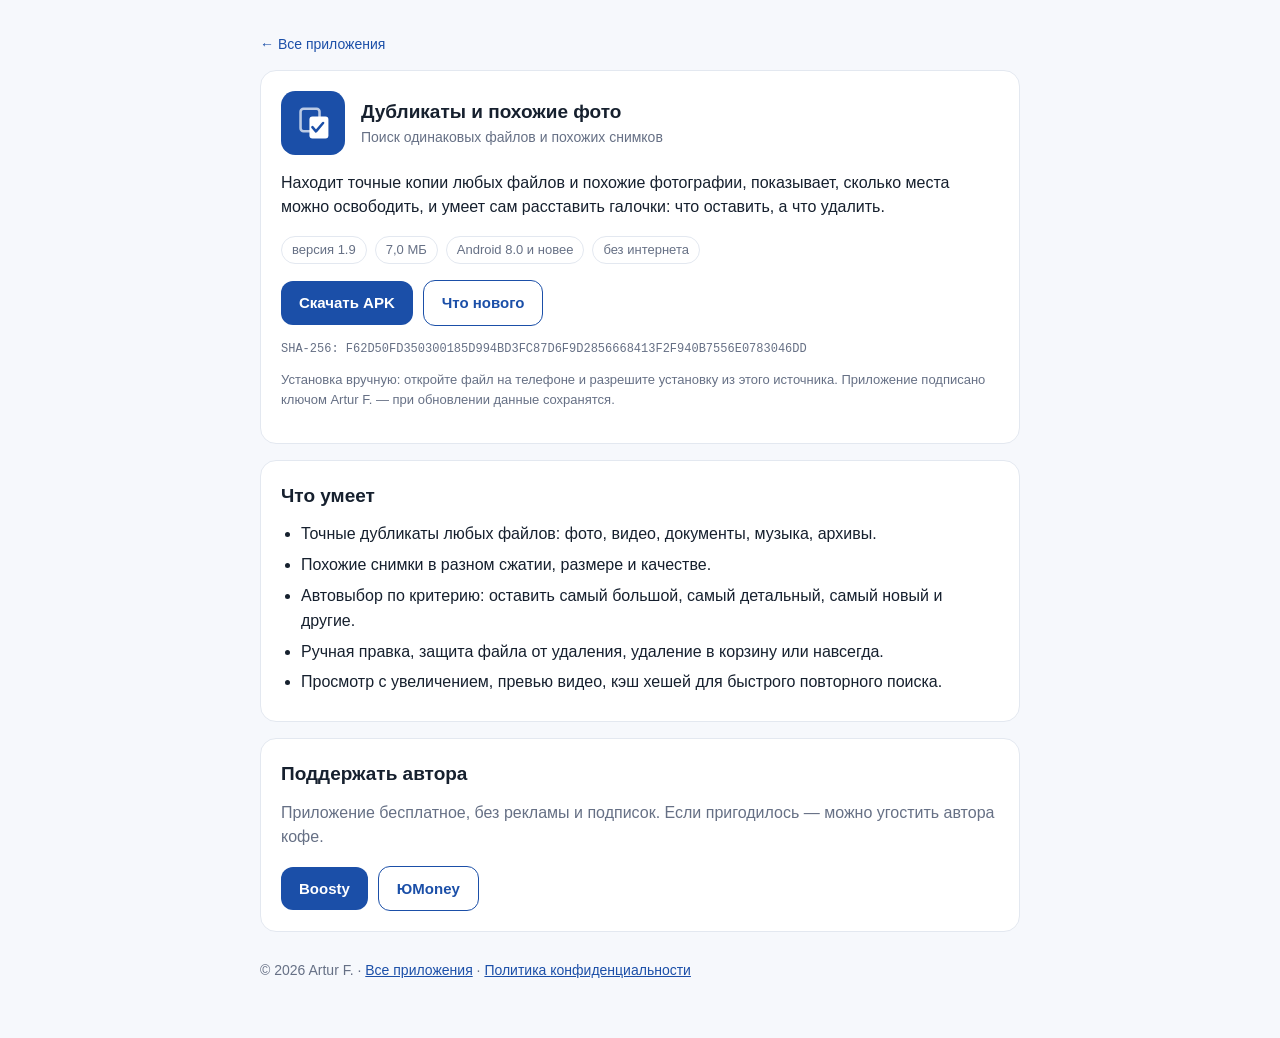
==== dupfinder.html @ b192c579 "Add files via upload" ====
<!DOCTYPE html>
<!--
  Страница приложения «Дубликаты и похожие фото».

  При выпуске новой версии меняются три места:
    1) тег в ссылке на скачивание (dupfinder-1.9 → dupfinder-1.10);
    2) характеристики: версия и размер;
    3) строка SHA-256.

  APK лежит в Releases, поэтому ссылка содержит тег релиза.
-->
<html lang="ru">
<head>
<meta charset="utf-8">
<meta name="viewport" content="width=device-width, initial-scale=1">
<title>Дубликаты и похожие фото — Artur F.</title>
<meta name="description" content="Находит одинаковые файлы и похожие фотографии на Android. Без рекламы и без доступа в интернет.">
<link rel="stylesheet" href="style.css">
</head>
<body>
<div class="wrap">

  <a class="back" href="index.html">← Все приложения</a>

  <div class="card">
    <div class="app-head">
      <svg width="64" height="64" viewBox="0 0 108 108" aria-hidden="true">
        <rect width="108" height="108" rx="24" fill="#1b4fa8"/>
        <rect x="33" y="30" width="32" height="38" rx="5" fill="none" stroke="#ffffff" stroke-opacity=".7" stroke-width="4.3"/>
        <rect x="48" y="43" width="32" height="37" rx="5" fill="#ffffff"/>
        <path d="M53 61 L59 68 L71 54" fill="none" stroke="#1b4fa8" stroke-width="4.3"
              stroke-linecap="round" stroke-linejoin="round"/>
      </svg>
      <div>
        <h2>Дубликаты и похожие фото</h2>
        <div class="role">Поиск одинаковых файлов и похожих снимков</div>
      </div>
    </div>

    <p>
      Находит точные копии любых файлов и похожие фотографии, показывает, сколько места можно
      освободить, и умеет сам расставить галочки: что оставить, а что удалить.
    </p>

    <ul class="chips">
      <li>версия 1.9</li>
      <li>7,0 МБ</li>
      <li>Android 8.0 и новее</li>
      <li>без интернета</li>
    </ul>

    <div class="actions">
      <a class="btn" href="https://github.com/Arkeyn87/arkeyn-apps/releases/download/dupfinder-1.9/DuplicatesFinder.apk">
        Скачать APK
      </a>
      <a class="btn ghost" href="https://boosty.to/arkeyn">
        Что нового
      </a>
    </div>

    <span class="hash">SHA-256: F62D50FD350300185D994BD3FC87D6F9D2856668413F2F940B7556E0783046DD</span>
    <p class="note">
      Установка вручную: откройте файл на телефоне и разрешите установку из этого источника.
      Приложение подписано ключом Artur F. — при обновлении данные сохранятся.
    </p>
  </div>

  <div class="card">
    <h2>Что умеет</h2>
    <ul class="features">
      <li>Точные дубликаты любых файлов: фото, видео, документы, музыка, архивы.</li>
      <li>Похожие снимки в разном сжатии, размере и качестве.</li>
      <li>Автовыбор по критерию: оставить самый большой, самый детальный, самый новый и другие.</li>
      <li>Ручная правка, защита файла от удаления, удаление в корзину или навсегда.</li>
      <li>Просмотр с увеличением, превью видео, кэш хешей для быстрого повторного поиска.</li>
    </ul>
  </div>

  <div class="card">
    <h2>Поддержать автора</h2>
    <p style="margin-top:0;color:var(--muted)">
      Приложение бесплатное, без рекламы и подписок. Если пригодилось — можно угостить автора кофе.
    </p>
    <div class="actions">
      <a class="btn" href="https://boosty.to/arkeyn/donate">Boosty</a>
      <a class="btn ghost" href="https://yoomoney.ru/to/4100119662312495">ЮMoney</a>
    </div>
  </div>

  <footer>
    © 2026 Artur F. · <a href="index.html">Все приложения</a> ·
    <a href="privacy.html">Политика конфиденциальности</a>
  </footer>

</div>
</body>
</html>
---- style.css ----
:root {
  --blue: #1b4fa8;
  --blue-dark: #163f86;
  --bg: #f6f8fc;
  --card: #ffffff;
  --text: #16202e;
  --muted: #667085;
  --line: #e3e8f0;
}

* { box-sizing: border-box; }

body {
  margin: 0;
  padding: 32px 20px 56px;
  background: var(--bg);
  color: var(--text);
  font: 16px/1.55 -apple-system, "Segoe UI", Roboto, "Helvetica Neue", Arial, sans-serif;
}

.wrap { max-width: 760px; margin: 0 auto; }

h1 { font-size: 30px; margin: 0 0 6px; letter-spacing: -0.02em; }
h2 { font-size: 19px; margin: 0 0 12px; }

.sub { color: var(--muted); margin: 0 0 26px; }

.card {
  display: block;
  background: var(--card);
  border: 1px solid var(--line);
  border-radius: 16px;
  padding: 20px;
  margin-bottom: 16px;
}

.card > h2:first-child { margin-top: 0; }

a { color: var(--blue); }

.back {
  display: inline-block;
  margin-bottom: 14px;
  font-size: 14px;
  text-decoration: none;
}

/* -------- каталог приложений -------- */

.app-item {
  display: flex;
  gap: 16px;
  align-items: center;
  text-decoration: none;
  color: inherit;
}

.app-item:hover { border-color: var(--blue); }

.app-item .title { font-weight: 600; font-size: 17px; }
.app-item .desc { color: var(--muted); font-size: 14px; }
.app-item .meta { color: var(--muted); font-size: 13px; margin-top: 4px; }

.app-item .more {
  margin-left: auto;
  color: var(--blue);
  font-weight: 600;
  font-size: 14px;
  white-space: nowrap;
}

/* -------- страница приложения -------- */

.app-head { display: flex; gap: 16px; align-items: center; margin-bottom: 14px; }
.app-head h2 { margin: 0; }
.app-head .role { color: var(--muted); font-size: 14px; }

.chips { display: flex; flex-wrap: wrap; gap: 8px; margin: 12px 0 16px; padding: 0; list-style: none; }

.chips li {
  font-size: 13px;
  color: var(--muted);
  border: 1px solid var(--line);
  border-radius: 999px;
  padding: 3px 10px;
}

.actions { display: flex; flex-wrap: wrap; gap: 10px; align-items: center; }

.btn {
  display: inline-flex;
  align-items: center;
  gap: 8px;
  padding: 10px 18px;
  border-radius: 12px;
  background: var(--blue);
  color: #fff;
  text-decoration: none;
  font-weight: 600;
  font-size: 15px;
}

.btn:hover { background: var(--blue-dark); }

.btn.ghost { background: transparent; color: var(--blue); border: 1px solid var(--blue); }
.btn.ghost:hover { background: #eef2fb; }

ul.features { margin: 0; padding-left: 20px; }
ul.features li { margin-bottom: 6px; }

.hash {
  display: block;
  margin-top: 14px;
  font: 12px/1.5 ui-monospace, Consolas, monospace;
  color: var(--muted);
  word-break: break-all;
}

.note { font-size: 13px; color: var(--muted); margin-top: 12px; }

code { font: 13px ui-monospace, Consolas, monospace; }

table { border-collapse: collapse; width: 100%; margin: 10px 0; font-size: 15px; }
th, td { text-align: left; padding: 8px 10px; border-bottom: 1px solid var(--line); vertical-align: top; }
th { color: var(--muted); font-weight: 600; }

footer { color: var(--muted); font-size: 14px; margin-top: 28px; }
footer a { color: var(--blue); }
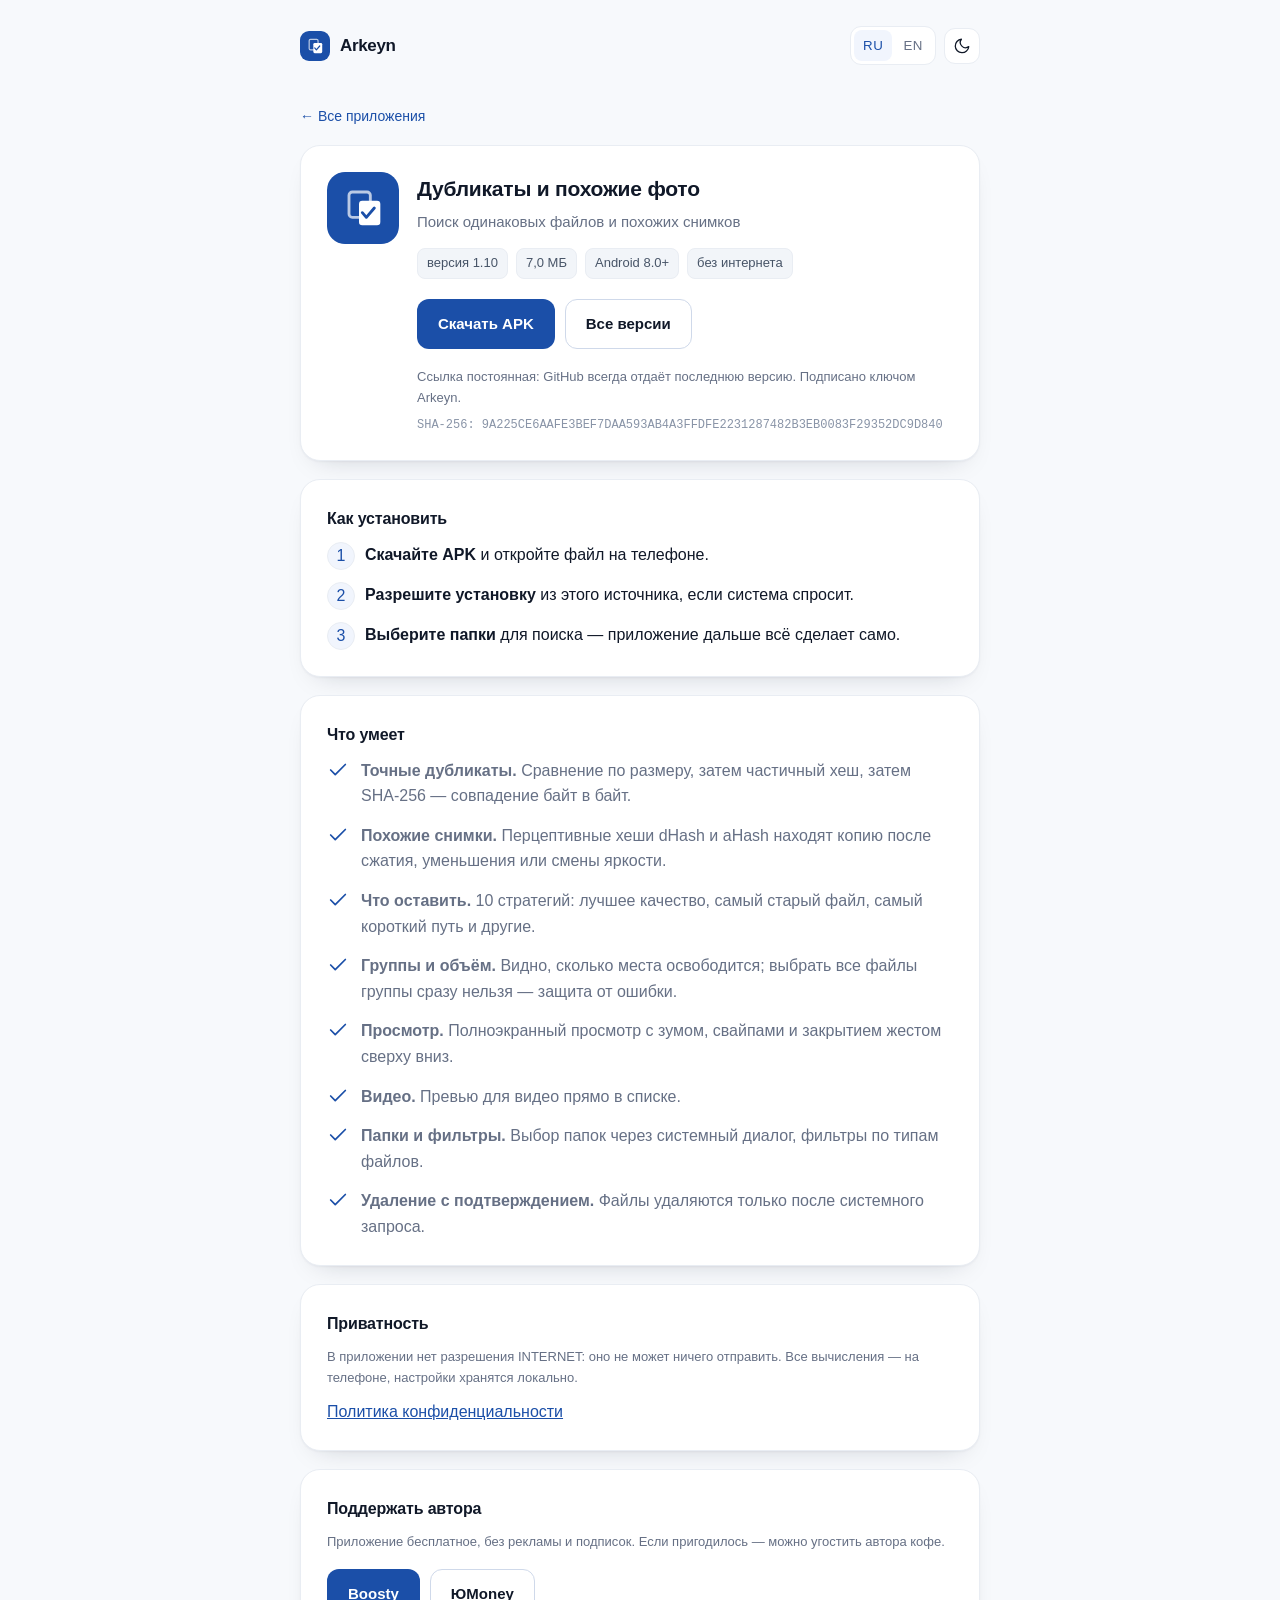
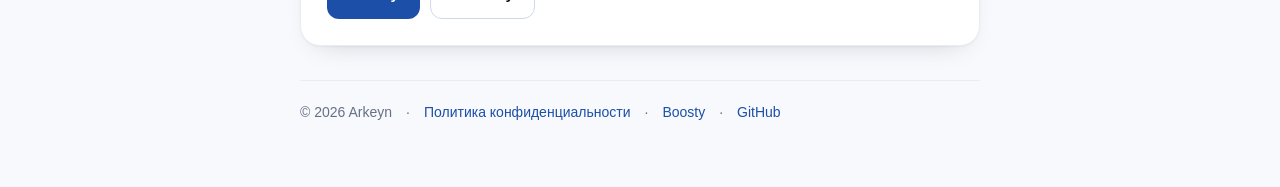
==== commit 1b2c3a88: "Add files via upload" ====
--- a/dupfinder.html
+++ b/dupfinder.html
@@ -1,97 +1,197 @@
 <!DOCTYPE html>
-<!--
-  Страница приложения «Дубликаты и похожие фото».
-
-  При выпуске новой версии меняются три места:
-    1) тег в ссылке на скачивание (dupfinder-1.9 → dupfinder-1.10);
-    2) характеристики: версия и размер;
-    3) строка SHA-256.
-
-  APK лежит в Releases, поэтому ссылка содержит тег релиза.
--->
-<html lang="ru">
+<html lang="ru" data-lang="ru" data-theme="light">
 <head>
 <meta charset="utf-8">
 <meta name="viewport" content="width=device-width, initial-scale=1">
-<title>Дубликаты и похожие фото — Artur F.</title>
-<meta name="description" content="Находит одинаковые файлы и похожие фотографии на Android. Без рекламы и без доступа в интернет.">
+<title data-ru="Дубликаты и похожие фото — Arkeyn" data-en="Duplicates and similar photos — Arkeyn">Дубликаты и похожие фото — Arkeyn</title>
+<meta name="description" content="Приложение для Android: находит одинаковые файлы и похожие фотографии. Без интернета, без рекламы.">
+<meta name="color-scheme" content="light dark">
 <link rel="stylesheet" href="style.css">
+<script>
+(function () {
+  try {
+    var t = localStorage.getItem('arkeyn-theme');
+    if (!t) {
+      t = window.matchMedia && window.matchMedia('(prefers-color-scheme: dark)').matches ? 'dark' : 'light';
+    }
+    var l = localStorage.getItem('arkeyn-lang') || 'ru';
+    var r = document.documentElement;
+    r.setAttribute('data-theme', t);
+    r.setAttribute('data-lang', l);
+    r.setAttribute('lang', l);
+  } catch (e) {}
+})();
+</script>
 </head>
 <body>
 <div class="wrap">
 
-  <a class="back" href="index.html">← Все приложения</a>
-
-  <div class="card">
-    <div class="app-head">
-      <svg width="64" height="64" viewBox="0 0 108 108" aria-hidden="true">
+  <header class="topbar">
+    <a class="brand" href="index.html">
+      <svg class="mark" viewBox="0 0 108 108" aria-hidden="true">
         <rect width="108" height="108" rx="24" fill="#1b4fa8"/>
         <rect x="33" y="30" width="32" height="38" rx="5" fill="none" stroke="#ffffff" stroke-opacity=".7" stroke-width="4.3"/>
         <rect x="48" y="43" width="32" height="37" rx="5" fill="#ffffff"/>
-        <path d="M53 61 L59 68 L71 54" fill="none" stroke="#1b4fa8" stroke-width="4.3"
-              stroke-linecap="round" stroke-linejoin="round"/>
+        <path d="M53 61 L59 68 L71 54" fill="none" stroke="#1b4fa8" stroke-width="4.3" stroke-linecap="round" stroke-linejoin="round"/>
       </svg>
-      <div>
-        <h2>Дубликаты и похожие фото</h2>
-        <div class="role">Поиск одинаковых файлов и похожих снимков</div>
+      Arkeyn
+    </a>
+    <div class="spacer"></div>
+    <div class="controls">
+      <div class="seg" role="group" aria-label="Язык / Language">
+        <button type="button" data-set-lang="ru" aria-pressed="true">RU</button>
+        <button type="button" data-set-lang="en" aria-pressed="false">EN</button>
       </div>
+      <button type="button" class="icon-btn" id="theme-toggle" aria-label="Тёмная тема" title="Тёмная тема" aria-pressed="false">
+        <svg class="moon" viewBox="0 0 24 24" aria-hidden="true">
+          <path d="M21 12.8A9 9 0 1 1 11.2 3a7 7 0 0 0 9.8 9.8z" fill="none" stroke="currentColor" stroke-width="1.7" stroke-linejoin="round"/>
+        </svg>
+        <svg class="sun" viewBox="0 0 24 24" aria-hidden="true">
+          <circle cx="12" cy="12" r="4.2" fill="none" stroke="currentColor" stroke-width="1.7"/>
+          <path d="M12 2.6v2.1M12 19.3v2.1M4.4 4.4l1.5 1.5M18.1 18.1l1.5 1.5M2.6 12h2.1M19.3 12h2.1M4.4 19.6l1.5-1.5M18.1 5.9l1.5-1.5" fill="none" stroke="currentColor" stroke-width="1.7" stroke-linecap="round"/>
+        </svg>
+      </button>
     </div>
+  </header>
 
-    <p>
-      Находит точные копии любых файлов и похожие фотографии, показывает, сколько места можно
-      освободить, и умеет сам расставить галочки: что оставить, а что удалить.
-    </p>
+  <a class="back" href="index.html"><span data-ru>← Все приложения</span><span data-en>← All apps</span></a>
 
-    <ul class="chips">
-      <li>версия 1.9</li>
-      <li>7,0 МБ</li>
-      <li>Android 8.0 и новее</li>
-      <li>без интернета</li>
+  <section class="card app">
+    <svg class="icon" viewBox="0 0 108 108" aria-hidden="true">
+      <rect width="108" height="108" rx="24" fill="#1b4fa8"/>
+      <rect x="33" y="30" width="32" height="38" rx="5" fill="none" stroke="#ffffff" stroke-opacity=".7" stroke-width="4.3"/>
+      <rect x="48" y="43" width="32" height="37" rx="5" fill="#ffffff"/>
+      <path d="M53 61 L59 68 L71 54" fill="none" stroke="#1b4fa8" stroke-width="4.3" stroke-linecap="round" stroke-linejoin="round"/>
+    </svg>
+    <div class="grow">
+      <h1 style="margin:0 0 4px;font-size:21px;letter-spacing:-.01em" data-ru>Дубликаты и похожие фото</h1>
+      <h1 style="margin:0 0 4px;font-size:21px;letter-spacing:-.01em" data-en>Duplicates and similar photos</h1>
+      <p class="role" data-ru>Поиск одинаковых файлов и похожих снимков</p>
+      <p class="role" data-en>Finds identical files and lookalike shots</p>
+
+      <ul class="chips">
+        <li data-ru>версия 1.10</li>
+        <li data-en>version 1.10</li>
+        <li data-ru>7,0 МБ</li>
+        <li data-en>7.0 MB</li>
+        <li>Android 8.0+</li>
+        <li data-ru>без интернета</li>
+        <li data-en>no internet</li>
+      </ul>
+
+      <div class="actions">
+        <a class="btn" href="https://github.com/Arkeyn87/arkeyn-apps/releases/latest/download/DuplicatesFinder.apk">
+          <span data-ru>Скачать APK</span><span data-en>Download APK</span>
+        </a>
+        <a class="btn ghost" href="https://github.com/Arkeyn87/arkeyn-apps/releases">
+          <span data-ru>Все версии</span><span data-en>All versions</span>
+        </a>
+      </div>
+
+      <p class="meta">
+        <span data-ru>Ссылка постоянная: GitHub всегда отдаёт последнюю версию. Подписано ключом Arkeyn.</span>
+        <span data-en>The link is permanent: GitHub always serves the latest release. Signed with the Arkeyn key.</span>
+        <span class="hash">SHA-256: 9A225CE6AAFE3BEF7DAA593AB4A3FFDFE2231287482B3EB0083F29352DC9D840</span>
+      </p>
+    </div>
+  </section>
+
+  <section class="card">
+    <h3 data-ru>Как установить</h3>
+    <h3 data-en>How to install</h3>
+    <ol class="steps">
+      <li>
+        <span data-ru><b>Скачайте APK</b> и откройте файл на телефоне.</span>
+        <span data-en><b>Download the APK</b> and open the file on your phone.</span>
+      </li>
+      <li>
+        <span data-ru><b>Разрешите установку</b> из этого источника, если система спросит.</span>
+        <span data-en><b>Allow installation</b> from this source if the system asks.</span>
+      </li>
+      <li>
+        <span data-ru><b>Выберите папки</b> для поиска — приложение дальше всё сделает само.</span>
+        <span data-en><b>Pick the folders</b> to scan — the app does the rest on its own.</span>
+      </li>
+    </ol>
+  </section>
+
+  <section class="card">
+    <h3 data-ru>Что умеет</h3>
+    <h3 data-en>What it does</h3>
+    <ul class="features">
+      <li>
+        <svg viewBox="0 0 24 24" aria-hidden="true"><path d="M20 6 9 17l-5-5" fill="none" stroke="currentColor" stroke-width="1.9" stroke-linecap="round" stroke-linejoin="round"/></svg>
+        <span data-ru><b>Точные дубликаты.</b> Сравнение по размеру, затем частичный хеш, затем SHA-256 — совпадение байт в байт.</span>
+        <span data-en><b>Exact duplicates.</b> Compared by size, then a partial hash, then SHA-256 — a byte-for-byte match.</span>
+      </li>
+      <li>
+        <svg viewBox="0 0 24 24" aria-hidden="true"><path d="M20 6 9 17l-5-5" fill="none" stroke="currentColor" stroke-width="1.9" stroke-linecap="round" stroke-linejoin="round"/></svg>
+        <span data-ru><b>Похожие снимки.</b> Перцептивные хеши dHash и aHash находят копию после сжатия, уменьшения или смены яркости.</span>
+        <span data-en><b>Lookalike shots.</b> dHash and aHash perceptual hashes find a copy after recompression, resizing or brightness changes.</span>
+      </li>
+      <li>
+        <svg viewBox="0 0 24 24" aria-hidden="true"><path d="M20 6 9 17l-5-5" fill="none" stroke="currentColor" stroke-width="1.9" stroke-linecap="round" stroke-linejoin="round"/></svg>
+        <span data-ru><b>Что оставить.</b> 10 стратегий: лучшее качество, самый старый файл, самый короткий путь и другие.</span>
+        <span data-en><b>What to keep.</b> 10 strategies: best quality, oldest file, shortest path and more.</span>
+      </li>
+      <li>
+        <svg viewBox="0 0 24 24" aria-hidden="true"><path d="M20 6 9 17l-5-5" fill="none" stroke="currentColor" stroke-width="1.9" stroke-linecap="round" stroke-linejoin="round"/></svg>
+        <span data-ru><b>Группы и объём.</b> Видно, сколько места освободится; выбрать все файлы группы сразу нельзя — защита от ошибки.</span>
+        <span data-en><b>Groups and space.</b> You see how much space you can reclaim; selecting a whole group at once is blocked to prevent mistakes.</span>
+      </li>
+      <li>
+        <svg viewBox="0 0 24 24" aria-hidden="true"><path d="M20 6 9 17l-5-5" fill="none" stroke="currentColor" stroke-width="1.9" stroke-linecap="round" stroke-linejoin="round"/></svg>
+        <span data-ru><b>Просмотр.</b> Полноэкранный просмотр с зумом, свайпами и закрытием жестом сверху вниз.</span>
+        <span data-en><b>Viewer.</b> Full-screen view with zoom, swipes and swipe-down to close.</span>
+      </li>
+      <li>
+        <svg viewBox="0 0 24 24" aria-hidden="true"><path d="M20 6 9 17l-5-5" fill="none" stroke="currentColor" stroke-width="1.9" stroke-linecap="round" stroke-linejoin="round"/></svg>
+        <span data-ru><b>Видео.</b> Превью для видео прямо в списке.</span>
+        <span data-en><b>Videos.</b> Thumbnails for videos right in the list.</span>
+      </li>
+      <li>
+        <svg viewBox="0 0 24 24" aria-hidden="true"><path d="M20 6 9 17l-5-5" fill="none" stroke="currentColor" stroke-width="1.9" stroke-linecap="round" stroke-linejoin="round"/></svg>
+        <span data-ru><b>Папки и фильтры.</b> Выбор папок через системный диалог, фильтры по типам файлов.</span>
+        <span data-en><b>Folders and filters.</b> Folder picker via the system dialog, filters by file type.</span>
+      </li>
+      <li>
+        <svg viewBox="0 0 24 24" aria-hidden="true"><path d="M20 6 9 17l-5-5" fill="none" stroke="currentColor" stroke-width="1.9" stroke-linecap="round" stroke-linejoin="round"/></svg>
+        <span data-ru><b>Удаление с подтверждением.</b> Файлы удаляются только после системного запроса.</span>
+        <span data-en><b>Deletion with confirmation.</b> Files are removed only after the system prompt.</span>
+      </li>
     </ul>
+  </section>
 
-    <div class="actions">
-      <a class="btn" href="https://github.com/Arkeyn87/arkeyn-apps/releases/download/dupfinder-1.9/DuplicatesFinder.apk">
-        Скачать APK
-      </a>
-      <a class="btn ghost" href="https://boosty.to/arkeyn">
-        Что нового
-      </a>
-    </div>
+  <section class="card">
+    <h3 data-ru>Приватность</h3>
+    <h3 data-en>Privacy</h3>
+    <p class="meta" style="margin:0 0 10px" data-ru>В приложении нет разрешения INTERNET: оно не может ничего отправить. Все вычисления — на телефоне, настройки хранятся локально.</p>
+    <p class="meta" style="margin:0 0 10px" data-en>The app has no INTERNET permission: it cannot send anything. All processing happens on the phone, settings stay local.</p>
+    <a href="privacy.html"><span data-ru>Политика конфиденциальности</span><span data-en>Privacy policy</span></a>
+  </section>
 
-    <span class="hash">SHA-256: F62D50FD350300185D994BD3FC87D6F9D2856668413F2F940B7556E0783046DD</span>
-    <p class="note">
-      Установка вручную: откройте файл на телефоне и разрешите установку из этого источника.
-      Приложение подписано ключом Artur F. — при обновлении данные сохранятся.
-    </p>
-  </div>
-
-  <div class="card">
-    <h2>Что умеет</h2>
-    <ul class="features">
-      <li>Точные дубликаты любых файлов: фото, видео, документы, музыка, архивы.</li>
-      <li>Похожие снимки в разном сжатии, размере и качестве.</li>
-      <li>Автовыбор по критерию: оставить самый большой, самый детальный, самый новый и другие.</li>
-      <li>Ручная правка, защита файла от удаления, удаление в корзину или навсегда.</li>
-      <li>Просмотр с увеличением, превью видео, кэш хешей для быстрого повторного поиска.</li>
-    </ul>
-  </div>
-
-  <div class="card">
-    <h2>Поддержать автора</h2>
-    <p style="margin-top:0;color:var(--muted)">
-      Приложение бесплатное, без рекламы и подписок. Если пригодилось — можно угостить автора кофе.
-    </p>
+  <section class="card">
+    <h3 data-ru>Поддержать автора</h3>
+    <h3 data-en>Support the author</h3>
+    <p class="meta" style="margin:0 0 16px" data-ru>Приложение бесплатное, без рекламы и подписок. Если пригодилось — можно угостить автора кофе.</p>
+    <p class="meta" style="margin:0 0 16px" data-en>The app is free, with no ads or subscriptions. If it helped, you can buy the author a coffee.</p>
     <div class="actions">
       <a class="btn" href="https://boosty.to/arkeyn/donate">Boosty</a>
       <a class="btn ghost" href="https://yoomoney.ru/to/4100119662312495">ЮMoney</a>
     </div>
-  </div>
+  </section>
 
   <footer>
-    © 2026 Artur F. · <a href="index.html">Все приложения</a> ·
-    <a href="privacy.html">Политика конфиденциальности</a>
+    <span>© 2026 Arkeyn</span>
+    <span>·</span>
+    <a href="privacy.html"><span data-ru>Политика конфиденциальности</span><span data-en>Privacy policy</span></a>
+    <span>·</span>
+    <a href="https://boosty.to/arkeyn">Boosty</a>
+    <span>·</span>
+    <a href="https://github.com/Arkeyn87/arkeyn-apps">GitHub</a>
   </footer>
 
 </div>
+<script src="site.js"></script>
 </body>
 </html>
--- a/style.css
+++ b/style.css
@@ -1,128 +1,234 @@
+/* Arkeyn — общая таблица стилей.
+   Светлая тема — по умолчанию, тёмная включается атрибутом data-theme="dark" на <html>.
+   Язык — атрибут data-lang="ru|en": блоки с data-ru и data-en показываются по одному. */
+
 :root {
-  --blue: #1b4fa8;
-  --blue-dark: #163f86;
-  --bg: #f6f8fc;
-  --card: #ffffff;
-  --text: #16202e;
+  color-scheme: light;
+  --bg: #f7f9fc;
+  --surface: #ffffff;
+  --surface-2: #f2f5f9;
+  --line: #e9edf3;
+  --ink: #101828;
   --muted: #667085;
-  --line: #e3e8f0;
-}
+  --accent: #1b4fa8;
+  --accent-ink: #ffffff;
+  --accent-soft: #f1f5fd;
+  --chip-ink: #475467;
+  --ghost-border: #cfd9ea;
+  --hash: #8994a7;
+  --shadow: 0 1px 2px rgba(16, 24, 40, .04), 0 12px 28px -18px rgba(16, 24, 40, .25);
+  --shadow-btn: 0 8px 20px -10px rgba(27, 79, 168, .75);
+  --radius: 20px;
+}
+
+[data-theme="dark"] {
+  color-scheme: dark;
+  --bg: #0c0e13;
+  --surface: #141821;
+  --surface-2: #1a1f2b;
+  --line: #232a38;
+  --ink: #e9eef8;
+  --muted: #94a1b7;
+  --accent: #4d8dff;
+  --accent-ink: #08101f;
+  --accent-soft: rgba(77, 141, 255, .12);
+  --chip-ink: #b8c6dd;
+  --ghost-border: rgba(255, 255, 255, .16);
+  --hash: #6f7d92;
+  --shadow: none;
+  --shadow-btn: 0 10px 26px -10px rgba(77, 141, 255, .85);
+}
+
+html[data-lang="ru"] [data-en] { display: none !important; }
+html[data-lang="en"] [data-ru] { display: none !important; }
 
 * { box-sizing: border-box; }
+
+html { scroll-behavior: smooth; -webkit-text-size-adjust: 100%; }
 
 body {
   margin: 0;
-  padding: 32px 20px 56px;
   background: var(--bg);
-  color: var(--text);
-  font: 16px/1.55 -apple-system, "Segoe UI", Roboto, "Helvetica Neue", Arial, sans-serif;
-}
-
-.wrap { max-width: 760px; margin: 0 auto; }
-
-h1 { font-size: 30px; margin: 0 0 6px; letter-spacing: -0.02em; }
-h2 { font-size: 19px; margin: 0 0 12px; }
-
-.sub { color: var(--muted); margin: 0 0 26px; }
+  color: var(--ink);
+  font: 16px/1.6 -apple-system, "Segoe UI", Roboto, "Helvetica Neue", Arial, sans-serif;
+  -webkit-font-smoothing: antialiased;
+  transition: background-color .25s ease, color .25s ease;
+}
+
+svg { display: block; max-width: 100%; }
+
+a { color: var(--accent); }
+
+:focus-visible { outline: 2px solid var(--accent); outline-offset: 2px; border-radius: 6px; }
+
+.wrap { max-width: 720px; margin: 0 auto; padding: 26px 20px 64px; }
+
+/* ---------- верхняя панель ---------- */
+
+.topbar { display: flex; align-items: center; gap: 10px; margin-bottom: 38px; }
+
+.brand {
+  display: inline-flex; align-items: center; gap: 10px;
+  color: var(--ink); text-decoration: none;
+  font-weight: 700; font-size: 17px; letter-spacing: -.02em;
+}
+.brand .mark { width: 30px; height: 30px; border-radius: 9px; }
+
+.spacer { flex: 1; }
+
+.controls { display: flex; align-items: center; gap: 8px; }
+
+.seg {
+  display: inline-flex; padding: 3px; gap: 2px;
+  background: var(--surface); border: 1px solid var(--line); border-radius: 11px;
+}
+.seg button {
+  appearance: none; border: 0; background: transparent; cursor: pointer;
+  color: var(--muted); font: 700 12px/1 inherit; letter-spacing: .04em;
+  padding: 8px 9px; border-radius: 8px;
+}
+.seg button[aria-pressed="true"] { background: var(--accent-soft); color: var(--accent); }
+.seg button:hover { color: var(--ink); }
+.seg button[aria-pressed="true"]:hover { color: var(--accent); }
+
+.icon-btn {
+  display: inline-grid; place-items: center;
+  width: 36px; height: 36px; padding: 0;
+  background: var(--surface); border: 1px solid var(--line); border-radius: 11px;
+  color: var(--ink); cursor: pointer;
+}
+.icon-btn:hover { border-color: var(--ghost-border); }
+.icon-btn svg { width: 18px; height: 18px; }
+.icon-btn .sun { display: none; }
+[data-theme="dark"] .icon-btn .sun { display: block; }
+[data-theme="dark"] .icon-btn .moon { display: none; }
+
+/* ---------- шапка страницы ---------- */
+
+.hero { margin-bottom: 32px; }
+.hero h1 {
+  margin: 0 0 12px; font-size: 38px; line-height: 1.08;
+  letter-spacing: -.035em; font-weight: 700;
+}
+.hero p { margin: 0; color: var(--muted); font-size: 17px; max-width: 46ch; }
+
+.eyebrow {
+  margin: 0 0 14px; font-size: 12px; font-weight: 700; letter-spacing: .08em;
+  text-transform: uppercase; color: var(--muted);
+}
+
+.back { display: inline-block; margin-bottom: 18px; font-size: 14px; text-decoration: none; }
+.back:hover { text-decoration: underline; }
+
+/* ---------- карточки ---------- */
 
 .card {
-  display: block;
-  background: var(--card);
+  background: var(--surface);
   border: 1px solid var(--line);
-  border-radius: 16px;
-  padding: 20px;
-  margin-bottom: 16px;
-}
-
-.card > h2:first-child { margin-top: 0; }
-
-a { color: var(--blue); }
-
-.back {
-  display: inline-block;
-  margin-bottom: 14px;
-  font-size: 14px;
-  text-decoration: none;
-}
-
-/* -------- каталог приложений -------- */
-
-.app-item {
-  display: flex;
-  gap: 16px;
-  align-items: center;
-  text-decoration: none;
-  color: inherit;
-}
-
-.app-item:hover { border-color: var(--blue); }
-
-.app-item .title { font-weight: 600; font-size: 17px; }
-.app-item .desc { color: var(--muted); font-size: 14px; }
-.app-item .meta { color: var(--muted); font-size: 13px; margin-top: 4px; }
-
-.app-item .more {
-  margin-left: auto;
-  color: var(--blue);
-  font-weight: 600;
-  font-size: 14px;
-  white-space: nowrap;
-}
-
-/* -------- страница приложения -------- */
-
-.app-head { display: flex; gap: 16px; align-items: center; margin-bottom: 14px; }
-.app-head h2 { margin: 0; }
-.app-head .role { color: var(--muted); font-size: 14px; }
-
-.chips { display: flex; flex-wrap: wrap; gap: 8px; margin: 12px 0 16px; padding: 0; list-style: none; }
-
+  border-radius: var(--radius);
+  box-shadow: var(--shadow);
+  padding: 26px;
+  margin-bottom: 18px;
+}
+
+.app { display: flex; gap: 18px; align-items: flex-start; }
+.app .icon { flex: none; width: 72px; height: 72px; border-radius: 18px; }
+.app h2 { margin: 0 0 4px; font-size: 21px; letter-spacing: -.01em; }
+.app .role { margin: 0 0 14px; color: var(--muted); font-size: 15px; }
+.grow { flex: 1; min-width: 0; }
+
+.chips { display: flex; flex-wrap: wrap; gap: 8px; margin: 0 0 20px; padding: 0; list-style: none; }
 .chips li {
-  font-size: 13px;
-  color: var(--muted);
+  font-size: 13px; color: var(--chip-ink); background: var(--surface-2);
+  border: 1px solid var(--line); border-radius: 8px; padding: 4px 9px;
+}
+[data-theme="dark"] .chips li { background: var(--surface-2); }
+
+.actions { display: flex; flex-wrap: wrap; gap: 10px; align-items: center; }
+
+.btn {
+  display: inline-flex; align-items: center; justify-content: center; gap: 8px;
+  padding: 12px 20px; border-radius: 12px; border: 1px solid transparent;
+  background: var(--accent); color: var(--accent-ink);
+  font-weight: 650; font-size: 15px; text-decoration: none;
+  transition: box-shadow .15s ease, transform .06s ease, background-color .15s ease;
+}
+.btn:hover { box-shadow: var(--shadow-btn); }
+.btn:active { transform: translateY(1px); }
+.btn.ghost {
+  background: transparent; color: var(--ink); border-color: var(--ghost-border);
+}
+.btn.ghost:hover { background: var(--accent-soft); border-color: var(--accent); box-shadow: none; }
+
+.meta { margin: 18px 0 0; font-size: 13px; color: var(--muted); }
+.hash {
+  display: block; margin-top: 8px;
+  font: 12px/1.5 ui-monospace, Consolas, monospace; color: var(--hash);
+  word-break: break-all;
+}
+
+/* ---------- списки ---------- */
+
+h3 { margin: 0 0 10px; font-size: 16px; letter-spacing: -.01em; }
+
+.features { list-style: none; margin: 0; padding: 0; display: grid; gap: 14px; }
+.features li { display: grid; grid-template-columns: 22px 1fr; gap: 12px; align-items: start; }
+.features svg { width: 22px; height: 22px; margin-top: 1px; color: var(--accent); }
+.features b { font-weight: 650; }
+.features span { color: var(--muted); }
+
+.steps { counter-reset: step; list-style: none; margin: 0; padding: 0; display: grid; gap: 12px; }
+.steps li { counter-increment: step; display: grid; grid-template-columns: 26px 1fr; gap: 12px; align-items: start; }
+.steps li::before {
+  content: counter(step);
+  width: 26px; height: 26px; border-radius: 50%;
+  display: grid; place-items: center;
+  font: 700 13px/1 inherit;
+  background: var(--accent-soft); color: var(--accent);
   border: 1px solid var(--line);
-  border-radius: 999px;
-  padding: 3px 10px;
-}
-
-.actions { display: flex; flex-wrap: wrap; gap: 10px; align-items: center; }
-
-.btn {
-  display: inline-flex;
-  align-items: center;
-  gap: 8px;
-  padding: 10px 18px;
-  border-radius: 12px;
-  background: var(--blue);
-  color: #fff;
-  text-decoration: none;
-  font-weight: 600;
-  font-size: 15px;
-}
-
-.btn:hover { background: var(--blue-dark); }
-
-.btn.ghost { background: transparent; color: var(--blue); border: 1px solid var(--blue); }
-.btn.ghost:hover { background: #eef2fb; }
-
-ul.features { margin: 0; padding-left: 20px; }
-ul.features li { margin-bottom: 6px; }
-
-.hash {
-  display: block;
-  margin-top: 14px;
-  font: 12px/1.5 ui-monospace, Consolas, monospace;
-  color: var(--muted);
-  word-break: break-all;
-}
-
-.note { font-size: 13px; color: var(--muted); margin-top: 12px; }
-
-code { font: 13px ui-monospace, Consolas, monospace; }
-
-table { border-collapse: collapse; width: 100%; margin: 10px 0; font-size: 15px; }
-th, td { text-align: left; padding: 8px 10px; border-bottom: 1px solid var(--line); vertical-align: top; }
-th { color: var(--muted); font-weight: 600; }
-
-footer { color: var(--muted); font-size: 14px; margin-top: 28px; }
-footer a { color: var(--blue); }
+}
+
+.tiles { display: grid; grid-template-columns: repeat(3, 1fr); gap: 12px; }
+.tile {
+  background: var(--surface); border: 1px solid var(--line); border-radius: 16px;
+  padding: 18px; box-shadow: var(--shadow);
+}
+.tile h3 { margin: 0 0 6px; font-size: 15px; }
+.tile p { margin: 0; font-size: 14px; color: var(--muted); }
+
+/* ---------- текст политики ---------- */
+
+.prose h2 { margin: 26px 0 8px; font-size: 17px; letter-spacing: -.01em; }
+.prose h2:first-child { margin-top: 0; }
+.prose p, .prose li { color: var(--muted); font-size: 15px; }
+.prose p { margin: 0 0 10px; }
+.prose ul { margin: 0 0 10px; padding-left: 20px; }
+.prose li { margin-bottom: 4px; }
+.prose strong { color: var(--ink); font-weight: 650; }
+
+/* ---------- подвал ---------- */
+
+footer {
+  margin-top: 34px; padding-top: 20px;
+  border-top: 1px solid var(--line);
+  display: flex; flex-wrap: wrap; gap: 6px 14px; align-items: center;
+  color: var(--muted); font-size: 14px;
+}
+footer a { color: var(--accent); text-decoration: none; }
+footer a:hover { text-decoration: underline; }
+
+/* ---------- адаптив ---------- */
+
+@media (max-width: 600px) {
+  .wrap { padding: 18px 16px 48px; }
+  .hero h1 { font-size: 30px; }
+  .hero p { font-size: 16px; }
+  .card { padding: 20px; }
+  .app { flex-direction: column; gap: 14px; }
+  .tiles { grid-template-columns: 1fr; }
+}
+
+@media (prefers-reduced-motion: reduce) {
+  html { scroll-behavior: auto; }
+  * { transition: none !important; }
+}
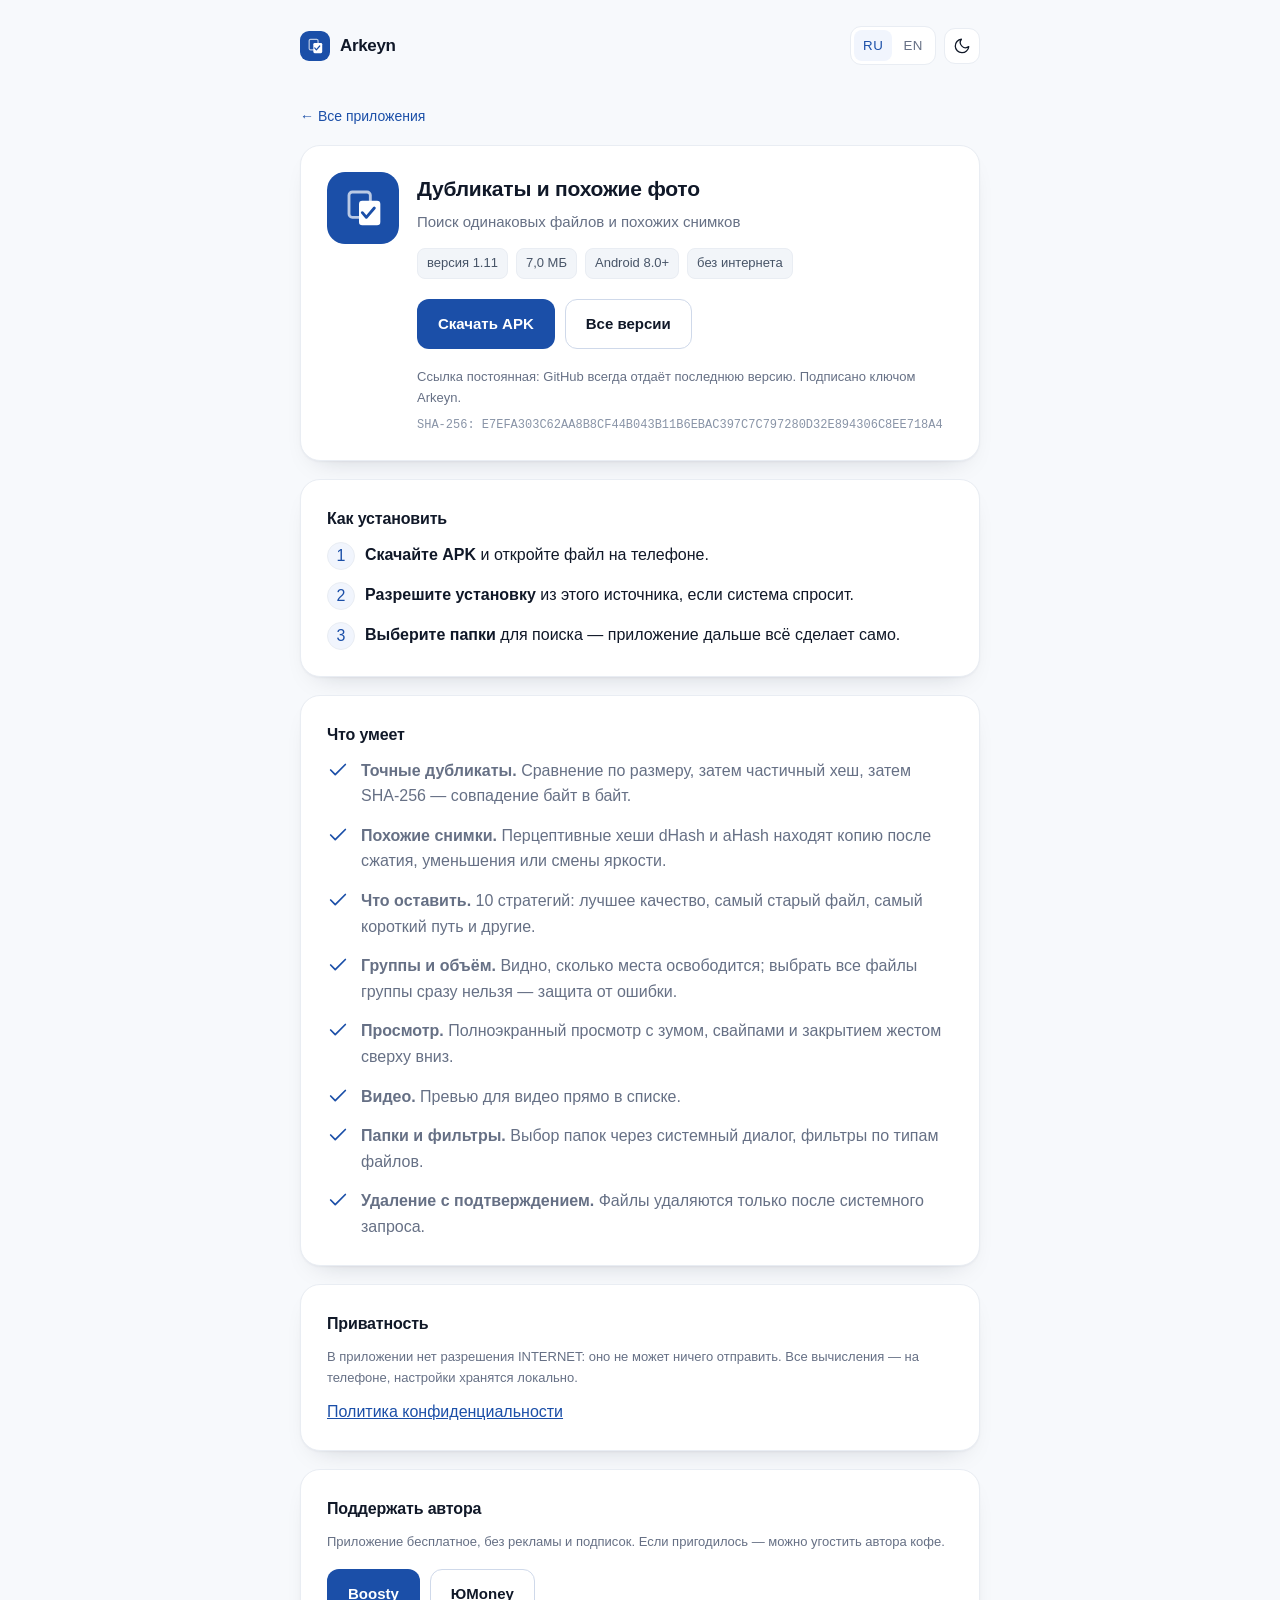
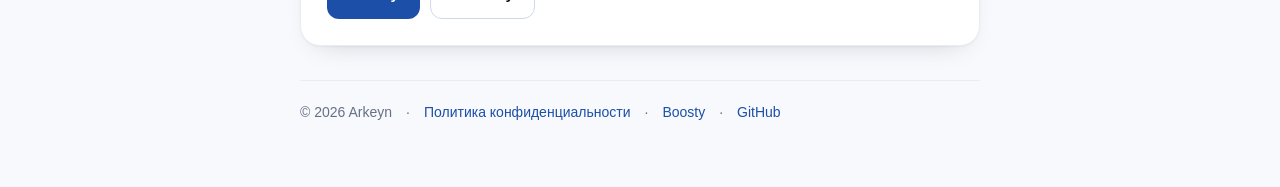
==== commit 71e1ab76: "Add files via upload" ====
--- a/dupfinder.html
+++ b/dupfinder.html
@@ -70,8 +70,8 @@
       <p class="role" data-en>Finds identical files and lookalike shots</p>
 
       <ul class="chips">
-        <li data-ru>версия 1.10</li>
-        <li data-en>version 1.10</li>
+        <li data-ru>версия 1.11</li>
+        <li data-en>version 1.11</li>
         <li data-ru>7,0 МБ</li>
         <li data-en>7.0 MB</li>
         <li>Android 8.0+</li>
@@ -91,7 +91,7 @@
       <p class="meta">
         <span data-ru>Ссылка постоянная: GitHub всегда отдаёт последнюю версию. Подписано ключом Arkeyn.</span>
         <span data-en>The link is permanent: GitHub always serves the latest release. Signed with the Arkeyn key.</span>
-        <span class="hash">SHA-256: 9A225CE6AAFE3BEF7DAA593AB4A3FFDFE2231287482B3EB0083F29352DC9D840</span>
+        <span class="hash">SHA-256: E7EFA303C62AA8B8CF44B043B11B6EBAC397C7C797280D32E894306C8EE718A4</span>
       </p>
     </div>
   </section>
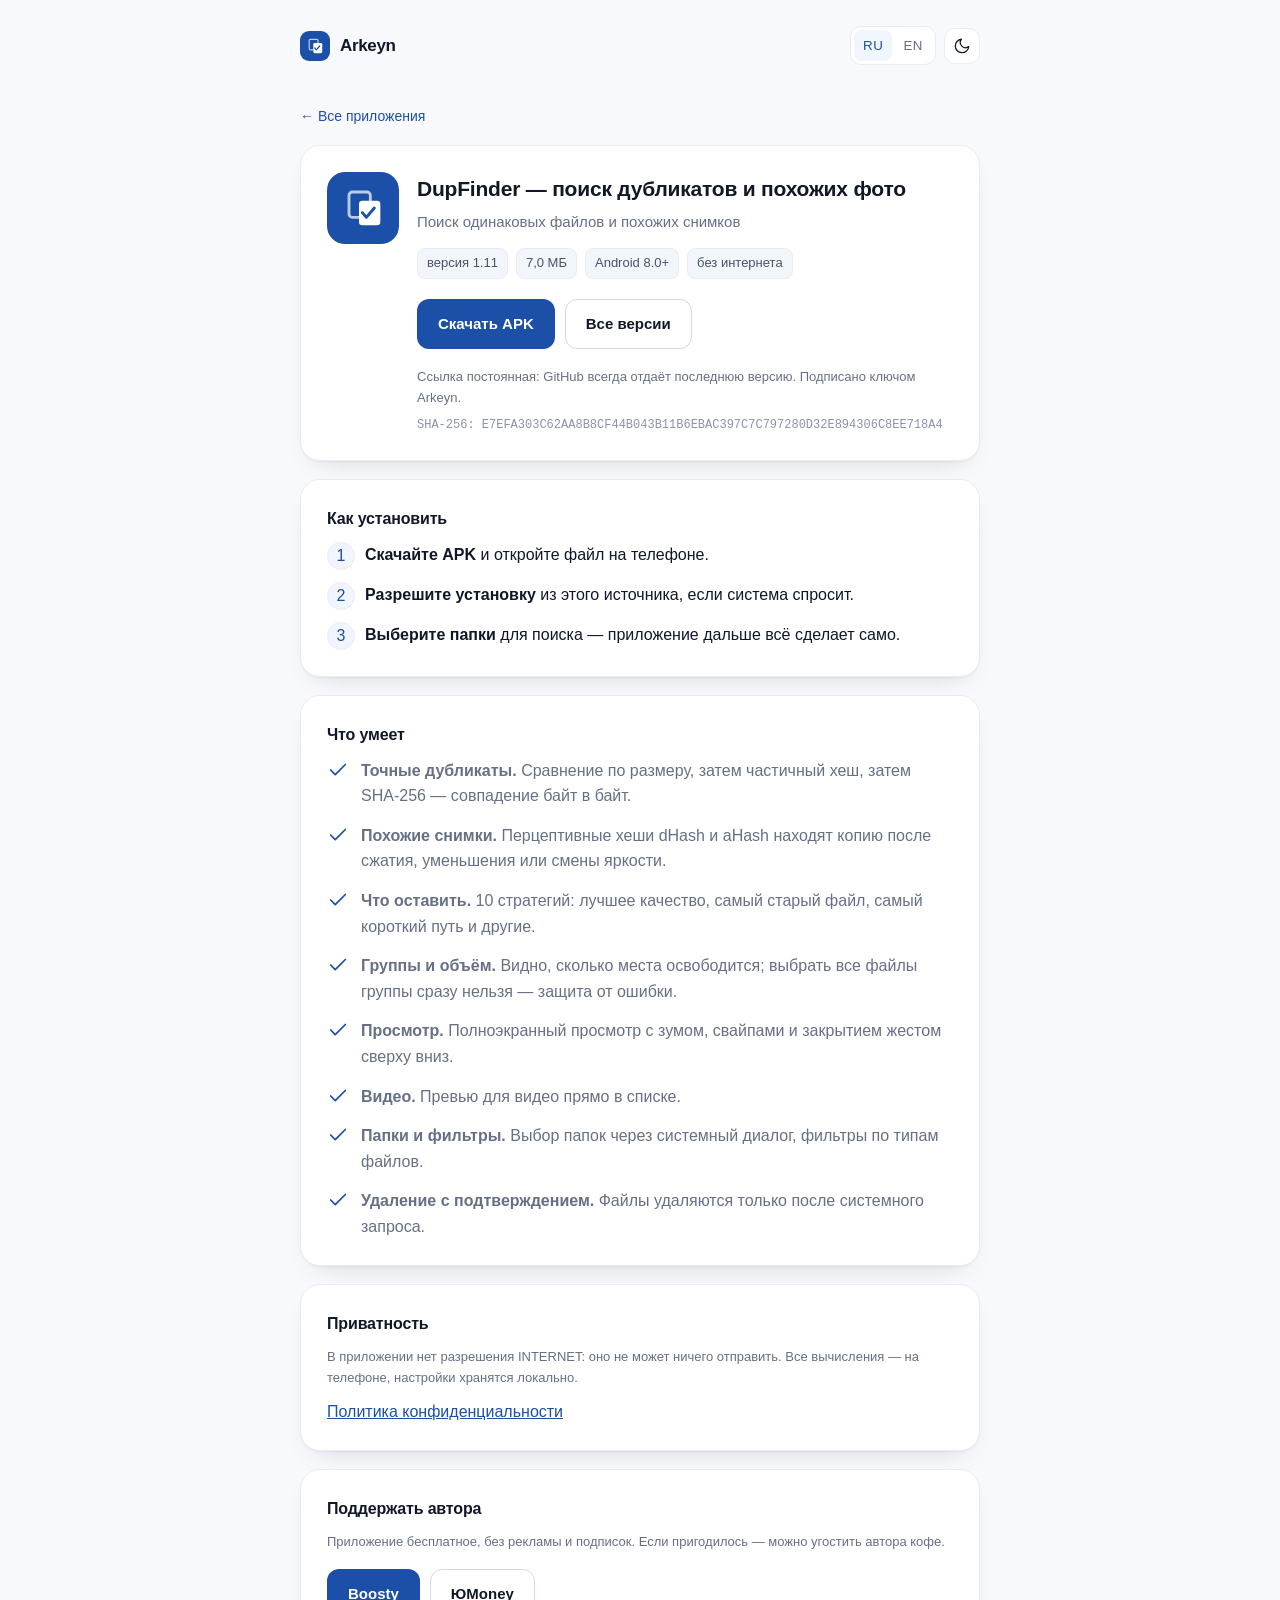
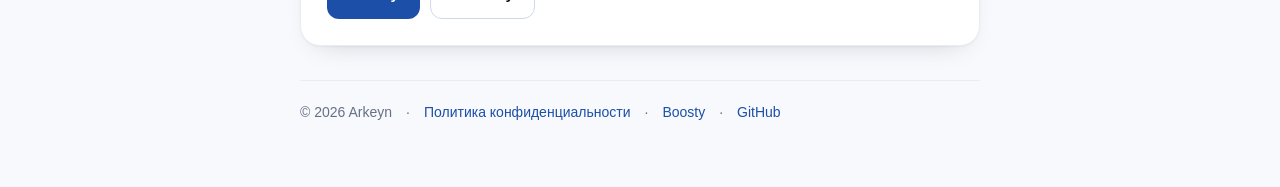
==== commit 709e231e: "Add files via upload" ====
--- a/dupfinder.html
+++ b/dupfinder.html
@@ -3,8 +3,38 @@
 <head>
 <meta charset="utf-8">
 <meta name="viewport" content="width=device-width, initial-scale=1">
-<title data-ru="Дубликаты и похожие фото — Arkeyn" data-en="Duplicates and similar photos — Arkeyn">Дубликаты и похожие фото — Arkeyn</title>
-<meta name="description" content="Приложение для Android: находит одинаковые файлы и похожие фотографии. Без интернета, без рекламы.">
+<title data-ru="DupFinder — поиск дубликатов и похожих фото для Android | Arkeyn" data-en="DupFinder — find duplicates and similar photos on Android | Arkeyn">DupFinder — поиск дубликатов и похожих фото для Android | Arkeyn</title>
+<meta name="description" content="DupFinder для Android: поиск дубликатов и одинаковых файлов, похожих фотографий. Показывает, сколько места можно освободить, и помогает удалить лишнее. Без интернета и без рекламы. Автор — Arkeyn.">
+<link rel="canonical" href="https://arkeyn87.github.io/arkeyn-apps/dupfinder.html">
+<link rel="icon" href="icon-512.png" type="image/png">
+<meta property="og:type" content="website">
+<meta property="og:site_name" content="Arkeyn">
+<meta property="og:title" content="DupFinder — поиск дубликатов и похожих фото для Android">
+<meta property="og:description" content="Находит одинаковые файлы и похожие снимки, показывает лишний объём. Без интернета и без рекламы.">
+<meta property="og:url" content="https://arkeyn87.github.io/arkeyn-apps/dupfinder.html">
+<meta property="og:image" content="https://arkeyn87.github.io/arkeyn-apps/icon-512.png">
+<meta property="og:locale" content="ru_RU">
+<meta name="twitter:card" content="summary">
+<meta name="twitter:title" content="DupFinder — поиск дубликатов и похожих фото">
+<meta name="twitter:description" content="Поиск одинаковых файлов и похожих снимков на Android. Без интернета.">
+<script type="application/ld+json">
+{
+  "@context": "https://schema.org",
+  "@type": "SoftwareApplication",
+  "name": "DupFinder",
+  "alternateName": "Поиск дубликатов и похожих фото",
+  "applicationCategory": "UtilitiesApplication",
+  "operatingSystem": "Android 8.0 и новее",
+  "softwareVersion": "1.11",
+  "fileSize": "7.04MB",
+  "inLanguage": ["ru", "en"],
+  "description": "DupFinder — поиск дубликатов и одинаковых файлов, похожих фотографий на телефоне. Показывает, сколько места можно освободить, и помогает удалить лишнее. Без рекламы и без доступа в интернет.",
+  "downloadUrl": "https://github.com/Arkeyn87/arkeyn-apps/releases/latest/download/DuplicatesFinder.apk",
+  "installUrl": "https://arkeyn87.github.io/arkeyn-apps/dupfinder.html",
+  "author": { "@type": "Person", "name": "Arkeyn", "url": "https://boosty.to/arkeyn" },
+  "offers": { "@type": "Offer", "price": "0", "priceCurrency": "RUB" }
+}
+</script>
 <meta name="color-scheme" content="light dark">
 <link rel="stylesheet" href="style.css">
 <script>
@@ -64,8 +94,8 @@
       <path d="M53 61 L59 68 L71 54" fill="none" stroke="#1b4fa8" stroke-width="4.3" stroke-linecap="round" stroke-linejoin="round"/>
     </svg>
     <div class="grow">
-      <h1 style="margin:0 0 4px;font-size:21px;letter-spacing:-.01em" data-ru>Дубликаты и похожие фото</h1>
-      <h1 style="margin:0 0 4px;font-size:21px;letter-spacing:-.01em" data-en>Duplicates and similar photos</h1>
+      <h1 style="margin:0 0 4px;font-size:21px;letter-spacing:-.01em" data-ru>DupFinder — поиск дубликатов и похожих фото</h1>
+      <h1 style="margin:0 0 4px;font-size:21px;letter-spacing:-.01em" data-en>DupFinder — find duplicates and similar photos</h1>
       <p class="role" data-ru>Поиск одинаковых файлов и похожих снимков</p>
       <p class="role" data-en>Finds identical files and lookalike shots</p>
 
